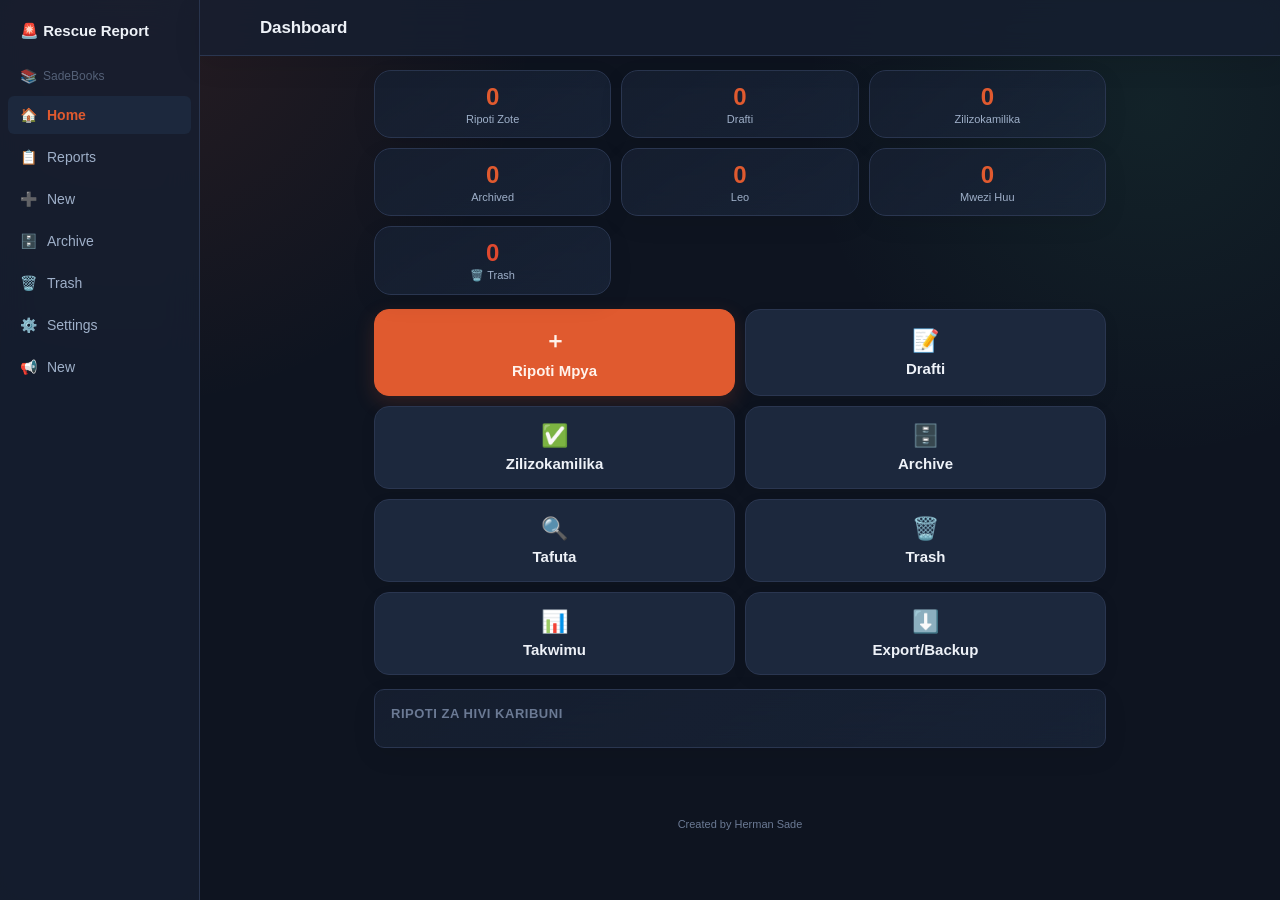
==== index.html @ 3d792020 "Remove chatbot script from index.html Removed external chatbot script from index.html" ====
<!DOCTYPE html>
<html lang="sw">
<head>
<meta charset="UTF-8">
<meta name="viewport" content="width=device-width, initial-scale=1, viewport-fit=cover">
<title>Offline Incident &amp; Rescue Report</title>
<meta name="description" content="Offline-first incident and rescue reporting application. Created by Herman Sade.">
<meta name="theme-color" content="#0e1420">
<link rel="icon" href="[data-uri]">
<link rel="apple-touch-icon" href="[data-uri]">
<meta name="apple-mobile-web-app-capable" content="yes">
<meta name="apple-mobile-web-app-status-bar-style" content="black-translucent">
<meta name="apple-mobile-web-app-title" content="Rescue Report">
<link rel="stylesheet" href="style.css?v=3">
</head>
<body>
<div id="app">
  <noscript>Programu hii inahitaji JavaScript kufanya kazi.</noscript>
  <div id="boot-msg" style="padding:24px;font-family:sans-serif;color:#9aa4b2;text-align:center;">Inapakia programu…</div>
</div>
<script src="core.js?v=5"></script>
<script src="script.js?v=6"></script>
<script src="sync.js?v=1"></script>
<script src="announcements.js?v=3"></script>
</body>
</html>
---- style.css ----
/* style.css — Offline Incident & Rescue Report
 * Mtindo wote wa programu (CSS). Created by Herman Sade */

:root {
  --bg: #0e1420;
  --bg-raised: #161f30;
  --bg-raised-2: #1c283d;
  --line: #2a3650;
  --text: #eef2f8;
  --text-dim: #9fb0c9;
  --text-faint: #6b7a94;
  --accent: #e05a2f;
  --accent-dim: #a9431f;
  --accent-text: #fff3ec;
  --ok: #3fb27f;
  --warn: #e0a930;
  --danger: #e0492f;
  --danger-bg: #3a1a16;
  --radius: 10px;
  --radius-sm: 6px;
  --nav-row-h: 64px;
  --books-h: 40px;
  --nav-h: calc(var(--nav-row-h) + var(--books-h));
  --topbar-h: 56px;
  --font: -apple-system, BlinkMacSystemFont, "Segoe UI", Roboto, "Noto Sans", Helvetica, Arial, sans-serif;
}

[data-theme="light"] {
  --bg: #f4f5f7;
  --bg-raised: #ffffff;
  --bg-raised-2: #eceff3;
  --line: #d7dce4;
  --text: #171b24;
  --text-dim: #4b5568;
  --text-faint: #808ea3;
  --accent: #cf4a24;
  --accent-dim: #a9431f;
  --accent-text: #ffffff;
  --danger-bg: #fbe3df;
}

* { box-sizing: border-box; }
html, body { height: 100%; }
body {
  margin: 0;
  font-family: var(--font);
  background: var(--bg);
  color: var(--text);
  -webkit-tap-highlight-color: transparent;
  overscroll-behavior-y: none;
}
h1, h2, h3, h4 { margin: 0 0 8px 0; font-weight: 700; letter-spacing: -0.01em; }
p { margin: 0 0 8px 0; }
button { font-family: inherit; }
input, select, textarea { font-family: inherit; }

/* ---------- App shell ---------- */
#app {
  display: flex;
  flex-direction: column;
  min-height: 100vh;
}

.topbar {
  position: sticky;
  top: 0;
  z-index: 20;
  height: var(--topbar-h);
  display: flex;
  align-items: center;
  gap: 10px;
  padding: 0 14px;
  background: var(--bg-raised);
  border-bottom: 1px solid var(--line);
}
.topbar .back-btn {
  background: none;
  border: none;
  color: var(--text);
  font-size: 20px;
  padding: 6px 8px;
  cursor: pointer;
  border-radius: var(--radius-sm);
  line-height: 1;
}
.topbar .back-btn:active { background: var(--bg-raised-2); }
.topbar h1 {
  font-size: 17px;
  margin: 0;
  flex: 1;
  overflow: hidden;
  text-overflow: ellipsis;
  white-space: nowrap;
}
.topbar .save-indicator {
  font-size: 11px;
  color: var(--text-faint);
  white-space: nowrap;
}
.topbar .save-indicator.saving { color: var(--warn); }
.topbar .save-indicator.saved { color: var(--ok); }
.topbar .save-indicator.error { color: var(--danger); }

main {
  flex: 1;
  padding: 14px 14px calc(var(--nav-h) + 24px) 14px;
  max-width: 760px;
  width: 100%;
  margin: 0 auto;
}

.offline-banner {
  background: var(--bg-raised-2);
  color: var(--text-dim);
  font-size: 12px;
  text-align: center;
  padding: 5px 8px;
  border-bottom: 1px solid var(--line);
}
.offline-banner.online { display: none; }

/* ---------- Bottom nav ---------- */
.bottom-nav {
  position: fixed;
  bottom: 0;
  left: 0;
  right: 0;
  height: var(--nav-h);
  display: flex;
  flex-direction: column;
  background: var(--bg-raised);
  border-top: 1px solid var(--line);
  z-index: 30;
}
.bottom-nav .nav-row { display: flex; flex: 1; min-height: 0; }
.bottom-nav button {
  flex: 1;
  background: none;
  border: none;
  color: var(--text-faint);
  display: flex;
  flex-direction: column;
  align-items: center;
  justify-content: center;
  gap: 3px;
  font-size: 11px;
  cursor: pointer;
  padding: 6px 0;
}
.bottom-nav button .ic { font-size: 20px; }
.bottom-nav button.active { color: var(--accent); }

/* ---------- Buttons ---------- */
.btn {
  display: inline-flex;
  align-items: center;
  justify-content: center;
  gap: 8px;
  border-radius: var(--radius);
  border: 1px solid var(--line);
  background: var(--bg-raised-2);
  color: var(--text);
  padding: 13px 18px;
  font-size: 15px;
  font-weight: 600;
  cursor: pointer;
  min-height: 48px;
}
.btn:active { transform: translateY(1px); }
.btn-primary { background: var(--accent); border-color: var(--accent); color: var(--accent-text); }
.btn-primary:active { background: var(--accent-dim); }
.btn-danger { background: var(--danger-bg); border-color: var(--danger); color: var(--danger); }
.btn-block { width: 100%; }
.btn-sm { padding: 8px 12px; min-height: 36px; font-size: 13px; }
.btn-ghost { background: transparent; }
.btn:disabled { opacity: 0.45; cursor: not-allowed; }
.btn-row { display: flex; gap: 10px; flex-wrap: wrap; }

/* ---------- Cards ---------- */
.card {
  background: var(--bg-raised);
  border: 1px solid var(--line);
  border-radius: var(--radius);
  padding: 16px;
  margin-bottom: 12px;
}
.card-title {
  font-size: 13px;
  text-transform: uppercase;
  letter-spacing: 0.04em;
  color: var(--text-faint);
  margin-bottom: 10px;
  font-weight: 700;
}

.stat-grid {
  display: grid;
  grid-template-columns: repeat(3, 1fr);
  gap: 10px;
  margin-bottom: 14px;
}
.stat-box {
  background: var(--bg-raised);
  border: 1px solid var(--line);
  border-radius: var(--radius);
  padding: 12px 10px;
  text-align: center;
}
.stat-box .num { font-size: 22px; font-weight: 800; color: var(--accent); }
.stat-box .label { font-size: 11px; color: var(--text-dim); margin-top: 2px; }

.dash-actions {
  display: grid;
  grid-template-columns: 1fr 1fr;
  gap: 10px;
  margin-bottom: 14px;
}
.dash-actions .btn { flex-direction: column; padding: 16px 10px; gap: 6px; }
.dash-actions .btn .ic { font-size: 22px; }

/* ---------- Forms ---------- */
.field { margin-bottom: 14px; }
.field label {
  display: block;
  font-size: 13px;
  font-weight: 600;
  color: var(--text-dim);
  margin-bottom: 6px;
}
.field .req { color: var(--accent); }
.field .opt-tag {
  font-weight: 400;
  color: var(--text-faint);
  font-size: 11px;
  margin-left: 6px;
}
.field input[type=text],
.field input[type=number],
.field input[type=tel],
.field input[type=date],
.field input[type=time],
.field input[type=datetime-local],
.field select,
.field textarea {
  width: 100%;
  background: var(--bg-raised-2);
  border: 1px solid var(--line);
  color: var(--text);
  border-radius: var(--radius-sm);
  padding: 12px 12px;
  font-size: 15px;
  min-height: 46px;
}
.field textarea { min-height: 90px; resize: vertical; }
.field input:focus, .field select:focus, .field textarea:focus {
  outline: 2px solid var(--accent);
  outline-offset: -1px;
}
.field-row { display: flex; gap: 10px; }
.field-row .field { flex: 1; }

.chip-group { display: flex; flex-wrap: wrap; gap: 8px; }
.chip {
  border: 1px solid var(--line);
  background: var(--bg-raised-2);
  color: var(--text-dim);
  border-radius: 999px;
  padding: 9px 14px;
  font-size: 13px;
  cursor: pointer;
  user-select: none;
}
.chip.selected { background: var(--accent); border-color: var(--accent); color: var(--accent-text); font-weight: 600; }

.checklist { display: flex; flex-direction: column; gap: 2px; }
.checklist label {
  display: flex;
  align-items: center;
  gap: 10px;
  padding: 10px 4px;
  font-size: 14px;
  color: var(--text);
  font-weight: 400;
  border-bottom: 1px solid var(--line);
}
.checklist input { width: 18px; height: 18px; }

/* Repeatable entry blocks (casualties, witnesses, vehicles, crew) */
.entry-block {
  border: 1px solid var(--line);
  border-radius: var(--radius);
  padding: 12px;
  margin-bottom: 10px;
  background: var(--bg-raised-2);
}
.entry-block-head {
  display: flex;
  justify-content: space-between;
  align-items: center;
  margin-bottom: 8px;
}
.entry-block-head .name { font-weight: 700; font-size: 14px; }
.entry-block .remove-btn {
  background: none;
  border: none;
  color: var(--danger);
  font-size: 13px;
  cursor: pointer;
  padding: 4px 6px;
}
.empty-hint {
  color: var(--text-faint);
  font-size: 13px;
  text-align: center;
  padding: 14px 0;
}

/* ---------- Progress / steps ---------- */
.step-progress {
  font-size: 12px;
  color: var(--text-faint);
  margin-bottom: 10px;
  display: flex;
  justify-content: space-between;
  align-items: center;
}
.step-bar {
  height: 4px;
  background: var(--bg-raised-2);
  border-radius: 2px;
  overflow: hidden;
  margin-bottom: 14px;
}
.step-bar-fill { height: 100%; background: var(--accent); transition: width .2s ease; }
.step-nav {
  position: sticky;
  bottom: calc(var(--nav-h));
  background: var(--bg);
  padding: 10px 0 6px 0;
  display: flex;
  gap: 10px;
  border-top: 1px solid var(--line);
  margin-top: 10px;
}

/* ---------- Lists ---------- */
.report-list-item {
  display: block;
  width: 100%;
  text-align: left;
  background: var(--bg-raised);
  border: 1px solid var(--line);
  border-radius: var(--radius);
  padding: 13px 14px;
  margin-bottom: 9px;
  cursor: pointer;
  color: var(--text);
}
.report-list-item .top-row {
  display: flex;
  justify-content: space-between;
  gap: 8px;
  margin-bottom: 4px;
}
.report-list-item .id { font-weight: 700; font-size: 14px; }
.report-list-item .meta { font-size: 12px; color: var(--text-dim); }
.report-list-item .summary { font-size: 13px; color: var(--text-dim); }

.badge {
  display: inline-block;
  font-size: 10px;
  font-weight: 700;
  text-transform: uppercase;
  letter-spacing: 0.03em;
  padding: 3px 8px;
  border-radius: 999px;
  white-space: nowrap;
}
.badge-draft { background: #3a3320; color: var(--warn); }
.badge-in_progress { background: #1e2f45; color: #6fa8dc; }
.badge-completed { background: #163a2c; color: var(--ok); }
.badge-archived { background: #2a2a2a; color: var(--text-faint); }
.badge-deleted { background: var(--danger-bg); color: var(--danger); }

.search-bar {
  display: flex;
  gap: 8px;
  margin-bottom: 12px;
}
.search-bar input {
  flex: 1;
  background: var(--bg-raised-2);
  border: 1px solid var(--line);
  color: var(--text);
  border-radius: var(--radius-sm);
  padding: 11px 12px;
  font-size: 15px;
}
.filter-row { display: flex; gap: 8px; overflow-x: auto; margin-bottom: 12px; padding-bottom: 2px; }
.filter-row .chip { white-space: nowrap; }

/* ---------- Photos ---------- */
.photo-grid {
  display: grid;
  grid-template-columns: repeat(3, 1fr);
  gap: 8px;
}
.photo-thumb { position: relative; border-radius: var(--radius-sm); overflow: hidden; background: var(--bg-raised-2); aspect-ratio: 1; }
.photo-thumb img { width: 100%; height: 100%; object-fit: cover; display: block; }
.photo-thumb .del { position: absolute; top: 4px; right: 4px; background: rgba(0,0,0,.6); color: #fff; border: none; border-radius: 50%; width: 24px; height: 24px; cursor: pointer; }
.photo-thumb .cap-input {
  position: absolute; bottom: 0; left: 0; right: 0;
  background: rgba(0,0,0,.6); color: #fff; border: none;
  font-size: 10px; padding: 3px 5px;
}

/* ---------- Toast ---------- */
#toast-host {
  position: fixed;
  bottom: calc(var(--nav-h) + 12px);
  left: 0; right: 0;
  display: flex;
  flex-direction: column;
  align-items: center;
  gap: 8px;
  z-index: 100;
  pointer-events: none;
}
.toast {
  background: var(--bg-raised-2);
  border: 1px solid var(--line);
  color: var(--text);
  padding: 10px 16px;
  border-radius: 999px;
  font-size: 13px;
  box-shadow: 0 4px 14px rgba(0,0,0,.3);
}
.toast.err { border-color: var(--danger); color: var(--danger); }
.toast.ok { border-color: var(--ok); color: var(--ok); }

/* ---------- Modal ---------- */
.modal-backdrop {
  position: fixed; inset: 0; background: rgba(0,0,0,.55);
  display: flex; align-items: flex-end; justify-content: center;
  z-index: 200;
}
.modal {
  background: var(--bg-raised);
  border: 1px solid var(--line);
  border-radius: 16px 16px 0 0;
  padding: 18px;
  width: 100%;
  max-width: 480px;
  max-height: 85vh;
  overflow-y: auto;
}
@media (min-width: 600px) {
  .modal-backdrop { align-items: center; }
  .modal { border-radius: 16px; }
}
.modal h3 { margin-bottom: 10px; }
.modal .btn-row { margin-top: 16px; }

/* ---------- Report preview / print ---------- */
.preview-doc { background: #fff; color: #111; border-radius: var(--radius); padding: 20px; font-size: 13px; line-height: 1.5; }
.preview-doc h2 { font-size: 16px; text-align: center; margin-bottom: 2px; }
.preview-doc .sub-center { text-align: center; font-size: 12px; color: #555; margin-bottom: 14px; }
.preview-doc h3 { font-size: 13px; text-transform: uppercase; border-bottom: 1px solid #ccc; padding-bottom: 4px; margin: 16px 0 8px 0; }
.preview-doc table { width: 100%; border-collapse: collapse; margin-bottom: 6px; }
.preview-doc td { padding: 3px 4px; vertical-align: top; font-size: 12.5px; }
.preview-doc td.k { color: #555; width: 42%; }
.preview-doc .person-block { border: 1px solid #ddd; border-radius: 6px; padding: 8px; margin-bottom: 6px; }
/* FIX: buildNarrativeHtml() huweka maandishi ya ripoti ndani ya
   <div class="narrative-body">...</div> — bila hii, mistari mipya (\n)
   na mistari mitupu huwa haikuonekana kwenye preview/WhatsApp/PDF view. */
.preview-doc .narrative-body {
  white-space: pre-wrap;
  word-break: break-word;
  font-family: var(--font);
  color: #111;
}

@media print {
  body * { visibility: hidden; }
  #print-area, #print-area * { visibility: visible; }
  #print-area { position: absolute; left: 0; top: 0; width: 100%; }
  .preview-doc { border-radius: 0; }
}

/* ---------- Empty / misc ---------- */
.empty-state { text-align: center; padding: 40px 20px; color: var(--text-faint); }
.empty-state .ic { font-size: 40px; margin-bottom: 10px; }
.muted { color: var(--text-faint); font-size: 12px; }
.section-gap { height: 8px; }
.footer-note { text-align: center; color: var(--text-faint); font-size: 11px; padding: 18px 0 4px 0; }
.link-btn { background: none; border: none; color: var(--accent); font-weight: 600; cursor: pointer; padding: 6px 0; font-size: 14px; }

.switch-row { display: flex; align-items: center; justify-content: space-between; padding: 12px 0; border-bottom: 1px solid var(--line); }
.switch-row:last-child { border-bottom: none; }
.switch-row .lbl { font-size: 14px; }
.switch-row .sub { font-size: 12px; color: var(--text-faint); margin-top: 2px; }
.switch {
  position: relative; width: 46px; height: 26px; flex-shrink: 0;
}
.switch input { opacity: 0; width: 100%; height: 100%; position: absolute; margin: 0; cursor: pointer; z-index: 1; }
.switch .track { position: absolute; inset: 0; background: var(--bg-raised-2); border: 1px solid var(--line); border-radius: 999px; transition: background .15s; }
.switch .knob { position: absolute; top: 2px; left: 2px; width: 20px; height: 20px; border-radius: 50%; background: var(--text-faint); transition: transform .15s, background .15s; }
.switch input:checked ~ .track { background: var(--accent-dim); border-color: var(--accent); }
.switch input:checked ~ .knob { transform: translateX(20px); background: var(--accent-text); }

.pin-dots { display: flex; justify-content: center; gap: 14px; margin: 20px 0; }
.pin-dots .dot { width: 14px; height: 14px; border-radius: 50%; border: 1px solid var(--line); }
.pin-dots .dot.filled { background: var(--accent); border-color: var(--accent); }
.pin-pad { display: grid; grid-template-columns: repeat(3, 1fr); gap: 10px; max-width: 260px; margin: 0 auto; }
.pin-pad button { padding: 16px; font-size: 20px; border-radius: var(--radius); border: 1px solid var(--line); background: var(--bg-raised-2); color: var(--text); }

/* Link ya SadeBooks — ionekane kama sehemu ya kawaida ya app, isikere jicho.
   Maandishi "SadeBooks" tu ndiyo yaonekane; ile subtitle ("Soma vitabu...")
   inafichwa hapa (display:none) badala ya kuibadilisha ndani ya script.js. */
.books-link {
  display: flex;
  align-items: center;
  gap: 6px;
  text-decoration: none;
  color: var(--text-faint);
  opacity: .72;
  font-size: 12px;
  font-weight: 500;
  padding: 8px 12px;
  transition: opacity .15s ease, color .15s ease;
}
.books-link .ic { font-size: 14px; opacity: .85; }
.books-link small { display: none; }
.books-link:active,
.books-link:hover {
  opacity: 1;
  color: var(--accent);
}
.bottom-nav .books-link {
  justify-content: center;
  padding: 4px 0;
  font-size: 11px;
  border-bottom: 1px solid var(--line);
}

/* Sidebar inaonekana kwenye kompyuta tu; simu inatumia bar ya chini */
.sidebar { display: none; }

@media (min-width: 760px) {
  :root { --nav-h: var(--nav-row-h); }
  main { padding-bottom: 40px; }
  .bottom-nav { display: none; }
  #app { flex-direction: row; }
  .sidebar {
    width: 200px;
    background: var(--bg-raised);
    border-right: 1px solid var(--line);
    display: flex;
    flex-direction: column;
    padding: 14px 8px;
    gap: 4px;
    position: sticky;
    top: 0;
    height: 100vh;
  }
  .sidebar button {
    display: flex; align-items: center; gap: 10px;
    background: none; border: none; color: var(--text-dim);
    padding: 11px 12px; border-radius: var(--radius-sm); font-size: 14px; cursor: pointer; text-align: left;
  }
  .sidebar button.active { background: var(--bg-raised-2); color: var(--accent); font-weight: 600; }
  .content-col { flex: 1; min-width: 0; }
}

/* ---------- Liquid UI enhancement ---------- */
body {
  background:
    radial-gradient(circle at 10% 0%, rgba(224,90,47,.12), transparent 28%),
    radial-gradient(circle at 90% 12%, rgba(63,178,127,.09), transparent 25%),
    var(--bg);
}
.topbar, .bottom-nav, .sidebar {
  background: color-mix(in srgb, var(--bg-raised) 82%, transparent);
  backdrop-filter: blur(18px) saturate(125%);
  -webkit-backdrop-filter: blur(18px) saturate(125%);
}
.topbar {
  box-shadow: 0 8px 28px rgba(0,0,0,.10);
}
.card, .report-list-item, .stat-box, .modal, .entry-block {
  background: linear-gradient(145deg, color-mix(in srgb, var(--bg-raised) 92%, transparent), color-mix(in srgb, var(--bg-raised-2) 68%, transparent));
  backdrop-filter: blur(14px) saturate(120%);
  -webkit-backdrop-filter: blur(14px) saturate(120%);
  box-shadow: 0 8px 24px rgba(0,0,0,.08);
}
.report-list-item {
  border-radius: 18px;
  padding: 15px 16px;
  transition: transform .16s ease, box-shadow .16s ease, border-color .16s ease;
}
.report-list-item:active { transform: scale(.985); }
.btn {
  border-radius: 15px;
  box-shadow: 0 5px 16px rgba(0,0,0,.07);
  transition: transform .16s ease, box-shadow .16s ease;
}
.btn-primary, .btn-danger {
  box-shadow: 0 7px 20px rgba(224,90,47,.18);
}
.stat-box { border-radius: 17px; }
.stat-box .num { font-size: 24px; }
.badge { padding: 5px 10px; }
.bottom-nav {
  border-top: 1px solid color-mix(in srgb, var(--line) 70%, transparent);
  box-shadow: 0 -8px 28px rgba(0,0,0,.10);
}
.bottom-nav button.active { font-weight: 800; }
.offline-banner { backdrop-filter: blur(10px); }
.modal-backdrop { background: rgba(7,10,16,.58); backdrop-filter: blur(7px); -webkit-backdrop-filter: blur(7px); }
.modal { border-radius: 22px; }
.security-card { border-color: color-mix(in srgb, var(--accent) 38%, var(--line)); }
.security-note { font-size: 12px; line-height: 1.5; color: var(--text-dim); margin-bottom: 8px; }
.form-error { color: var(--danger); font-size: 12px; min-height: 18px; margin: -4px 0 4px; }
.liquid-modal { border-color: color-mix(in srgb, var(--accent) 35%, var(--line)); }
.danger-modal { border-color: color-mix(in srgb, var(--danger) 60%, var(--line)); }
@media (prefers-reduced-motion: reduce) {
  .report-list-item, .btn { transition: none; }
}


/* ---------- Modern mobile / touch UX ---------- */
:root {
  --shadow-soft: 0 10px 30px rgba(0,0,0,.12);
  --shadow-strong: 0 18px 50px rgba(0,0,0,.20);
}
body { min-width: 320px; }
::selection { background: var(--accent); color: var(--accent-text); }
button, .report-list-item, .chip { -webkit-user-select: none; user-select: none; }
.report-list-item {
  position: relative;
  overflow: hidden;
  touch-action: pan-y;
}
.report-list-item::after {
  content: "";
  position: absolute;
  left: 0; top: 0; bottom: 0;
  width: 3px;
  background: var(--accent);
  opacity: .65;
}
.report-list-item:focus-visible {
  outline: 2px solid var(--accent);
  outline-offset: 2px;
}
.report-list-item.holding {
  transform: scale(.985);
  border-color: var(--danger);
}
.hold-hint {
  margin-top: 10px;
  padding-top: 8px;
  border-top: 1px dashed var(--line);
  color: var(--text-faint);
  font-size: 10px;
  opacity: .82;
}
.trash-stat { cursor: pointer; }
.trash-stat .num { color: var(--danger); }

.modal-icon {
  width: 48px; height: 48px;
  display: grid; place-items: center;
  border-radius: 16px;
  background: var(--danger-bg);
  font-size: 25px;
  margin-bottom: 10px;
}
.delete-flow {
  display: grid;
  gap: 7px;
  margin: 12px 0 16px;
  padding: 12px 14px;
  border-radius: 14px;
  background: var(--bg-raised-2);
  color: var(--text-dim);
  font-size: 12px;
}
.delete-flow div { display: flex; gap: 8px; align-items: center; }
.delete-flow div::before { content: "✓"; color: var(--ok); font-weight: 800; }

.dash-actions .btn {
  min-height: 72px;
}
.card-title {
  display: flex;
  align-items: center;
  gap: 7px;
}
.empty-state {
  border: 1px dashed var(--line);
  border-radius: 18px;
  background: var(--bg-raised);
}
.toast {
  box-shadow: var(--shadow-strong);
  max-width: calc(100vw - 28px);
  text-align: center;
}
input, select, textarea {
  transition: border-color .15s ease, box-shadow .15s ease, background .15s ease;
}
.field input:focus, .field select:focus, .field textarea:focus {
  box-shadow: 0 0 0 4px color-mix(in srgb, var(--accent) 16%, transparent);
}
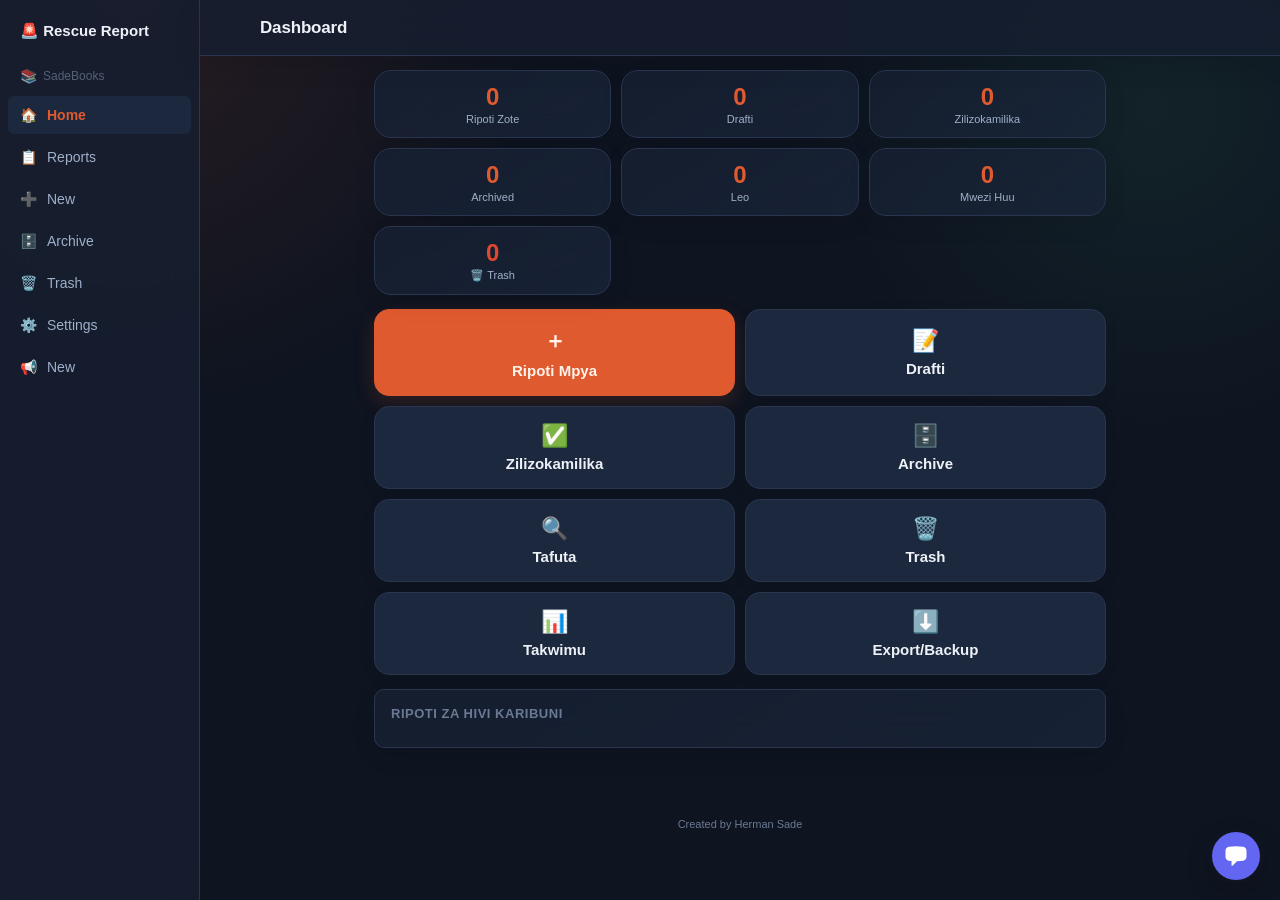
==== commit 729aeedb: "Add chat widget script to index.html Added chat widget script to the HTML file." ====
--- a/index.html
+++ b/index.html
@@ -22,5 +22,9 @@
 <script src="script.js?v=6"></script>
 <script src="sync.js?v=1"></script>
 <script src="announcements.js?v=3"></script>
+<script 
+  src="https://hermansade3-cmd.github.io/Fire-Report-/chatwith-widget.js"
+  data-position="bottom_right">
+  </script>
 </body>
 </html>
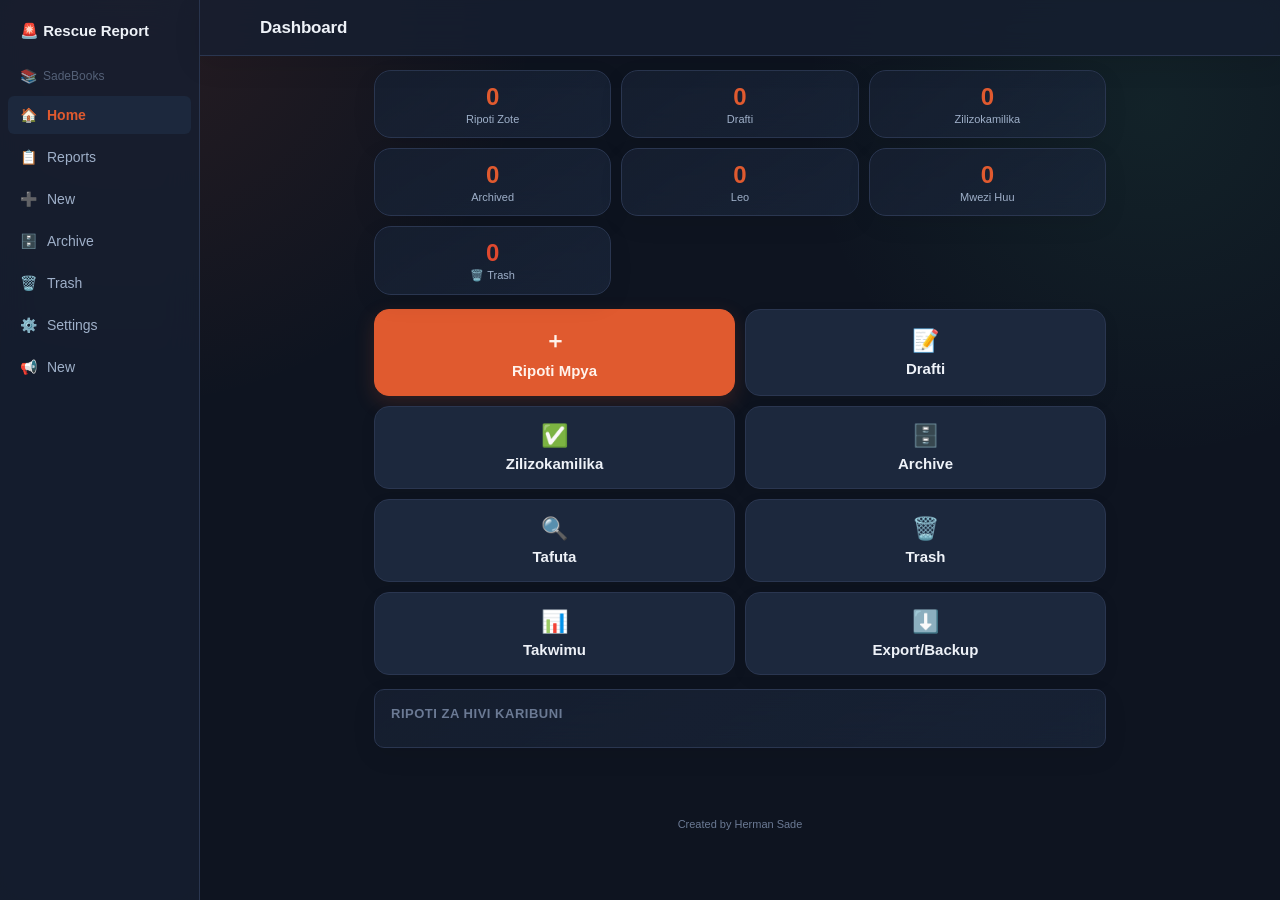
==== commit b730058f: "Remove chat widget script Removed chat widget script from index.html" ====
--- a/index.html
+++ b/index.html
@@ -23,8 +23,6 @@
 <script src="sync.js?v=1"></script>
 <script src="announcements.js?v=3"></script>
 <script 
-  src="https://hermansade3-cmd.github.io/Fire-Report-/chatwith-widget.js"
-  data-position="bottom_right">
   </script>
 </body>
 </html>
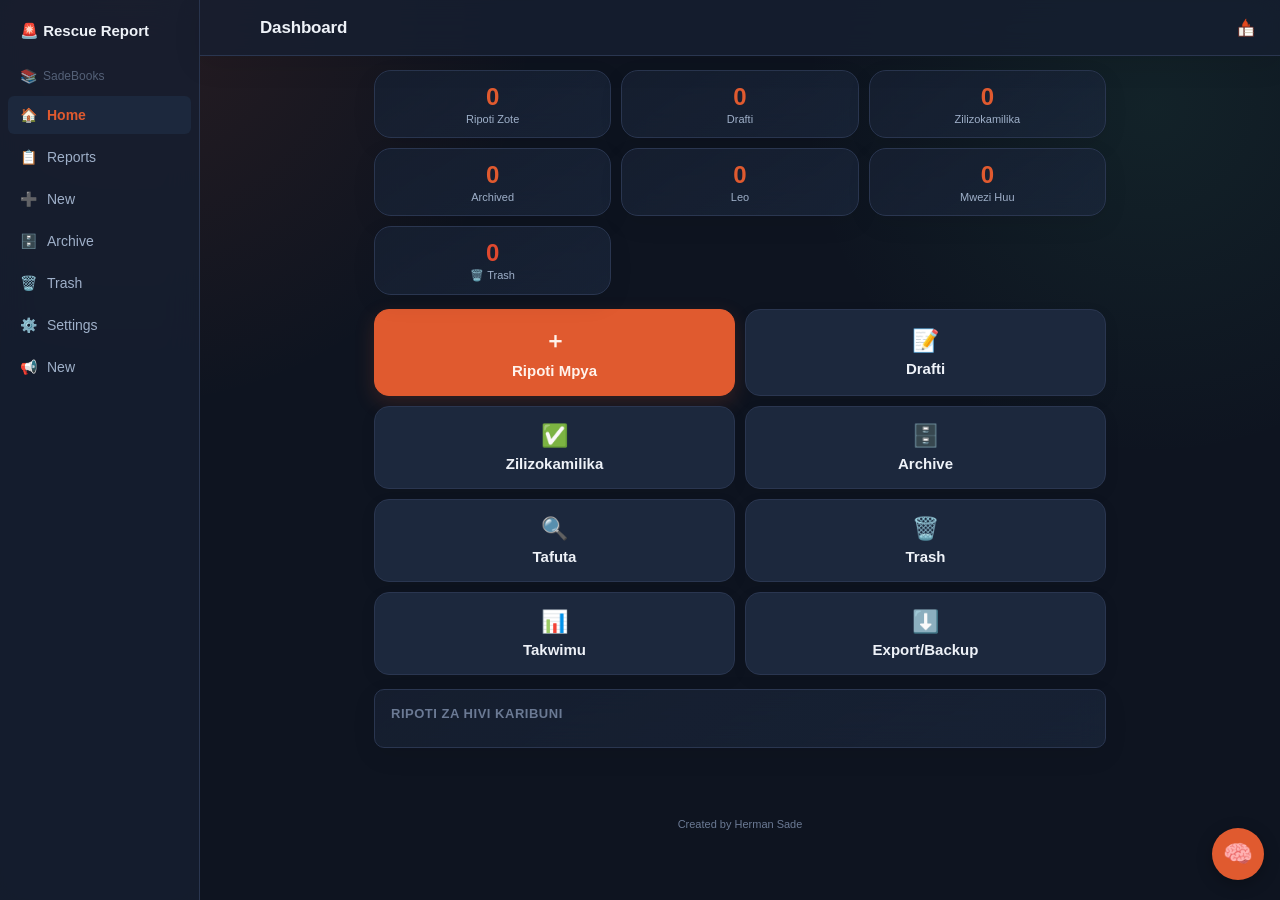
==== commit 946bd8d6: "Update index.html" ====
--- a/index.html
+++ b/index.html
@@ -11,6 +11,7 @@
 <meta name="apple-mobile-web-app-capable" content="yes">
 <meta name="apple-mobile-web-app-status-bar-style" content="black-translucent">
 <meta name="apple-mobile-web-app-title" content="Rescue Report">
+<link rel="manifest" href="manifest.json">
 <link rel="stylesheet" href="style.css?v=3">
 </head>
 <body>
@@ -22,7 +23,15 @@
 <script src="script.js?v=6"></script>
 <script src="sync.js?v=1"></script>
 <script src="announcements.js?v=3"></script>
-<script 
-  </script>
+<script src="incident-ai.js?v=1"></script>
+<script>
+  if ("serviceWorker" in navigator) {
+    window.addEventListener("load", () => {
+      navigator.serviceWorker.register("sw.js").catch((err) => {
+        console.warn("Service worker haikusajiliwa:", err);
+      });
+    });
+  }
+</script>
 </body>
 </html>
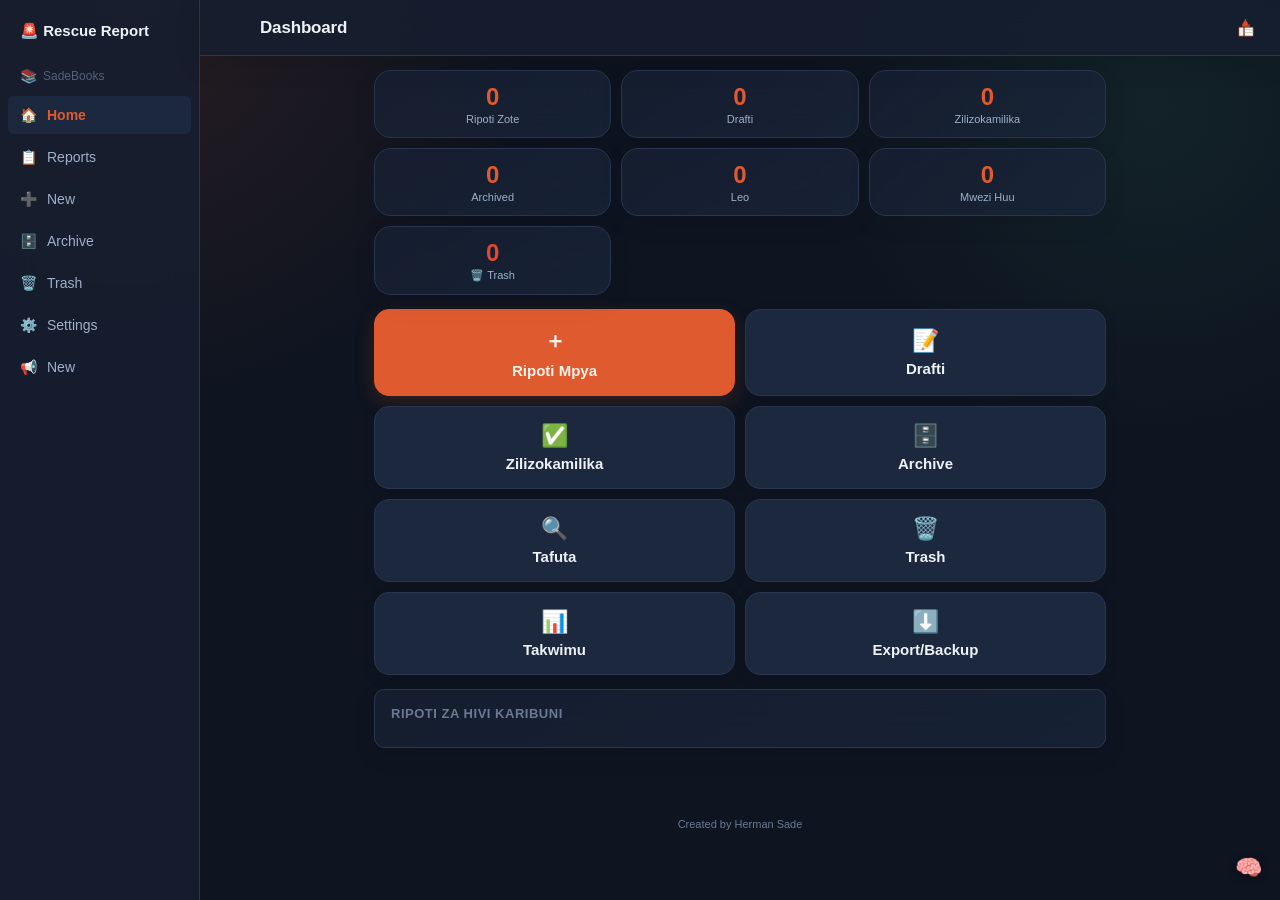
==== commit 3863d92d: "Add fire-safety-knowledge.js script to index.html" ====
--- a/index.html
+++ b/index.html
@@ -23,6 +23,7 @@
 <script src="script.js?v=6"></script>
 <script src="sync.js?v=1"></script>
 <script src="announcements.js?v=3"></script>
+<script src="fire-safety-knowledge.js?v=1"></script>
 <script src="incident-ai.js?v=1"></script>
 <script>
   if ("serviceWorker" in navigator) {
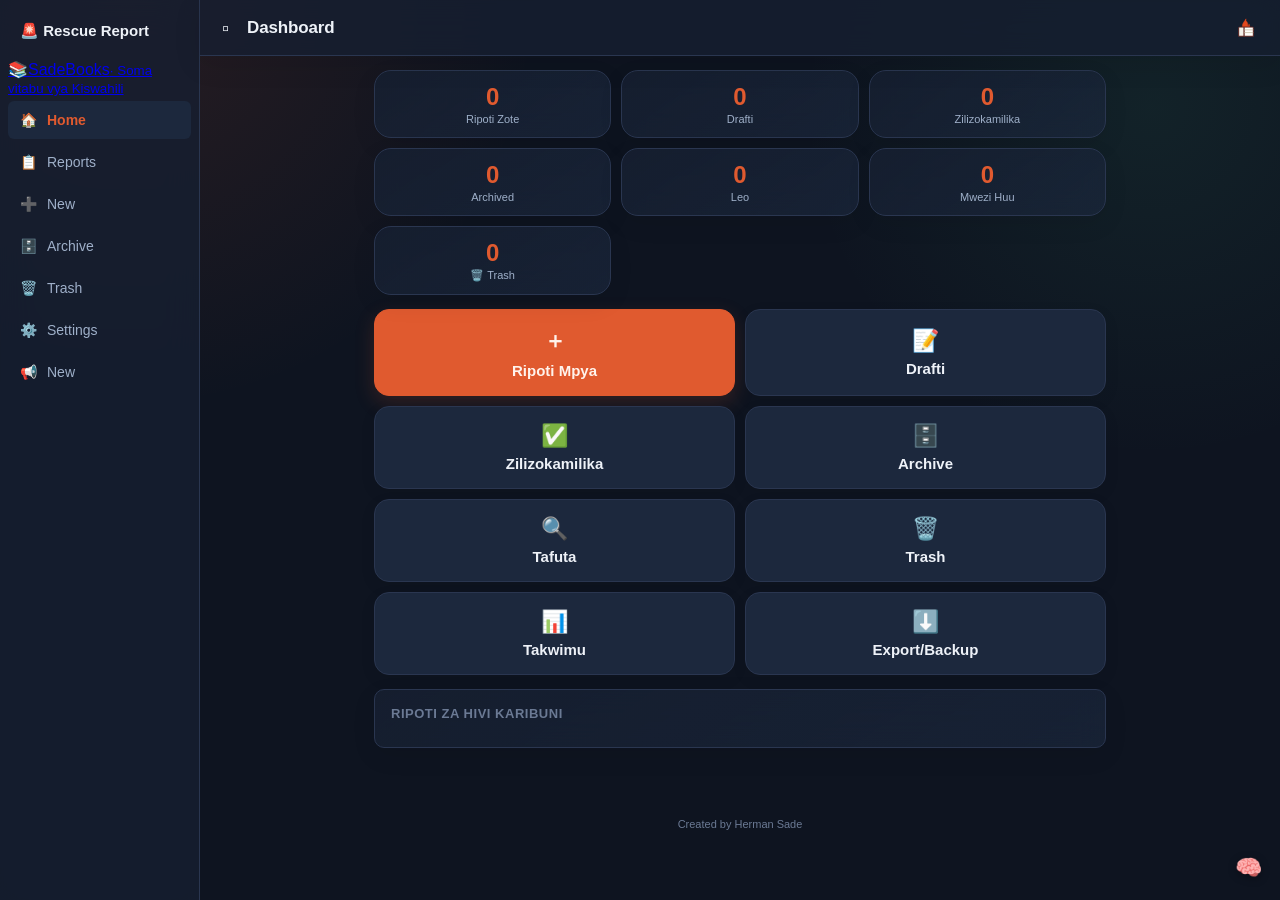
==== commit 70fdb7b1: "Update stylesheet version in index.html" ====
--- a/index.html
+++ b/index.html
@@ -12,7 +12,7 @@
 <meta name="apple-mobile-web-app-status-bar-style" content="black-translucent">
 <meta name="apple-mobile-web-app-title" content="Rescue Report">
 <link rel="manifest" href="manifest.json">
-<link rel="stylesheet" href="style.css?v=3">
+<link rel="stylesheet" href="style.css?v=4">
 </head>
 <body>
 <div id="app">
--- a/style.css
+++ b/style.css
@@ -19,8 +19,7 @@
   --radius: 10px;
   --radius-sm: 6px;
   --nav-row-h: 64px;
-  --books-h: 40px;
-  --nav-h: calc(var(--nav-row-h) + var(--books-h));
+  --nav-h: var(--nav-row-h);
   --topbar-h: 56px;
   --font: -apple-system, BlinkMacSystemFont, "Segoe UI", Roboto, "Noto Sans", Helvetica, Arial, sans-serif;
 }
@@ -513,35 +512,6 @@
 .pin-dots .dot.filled { background: var(--accent); border-color: var(--accent); }
 .pin-pad { display: grid; grid-template-columns: repeat(3, 1fr); gap: 10px; max-width: 260px; margin: 0 auto; }
 .pin-pad button { padding: 16px; font-size: 20px; border-radius: var(--radius); border: 1px solid var(--line); background: var(--bg-raised-2); color: var(--text); }
-
-/* Link ya SadeBooks — ionekane kama sehemu ya kawaida ya app, isikere jicho.
-   Maandishi "SadeBooks" tu ndiyo yaonekane; ile subtitle ("Soma vitabu...")
-   inafichwa hapa (display:none) badala ya kuibadilisha ndani ya script.js. */
-.books-link {
-  display: flex;
-  align-items: center;
-  gap: 6px;
-  text-decoration: none;
-  color: var(--text-faint);
-  opacity: .72;
-  font-size: 12px;
-  font-weight: 500;
-  padding: 8px 12px;
-  transition: opacity .15s ease, color .15s ease;
-}
-.books-link .ic { font-size: 14px; opacity: .85; }
-.books-link small { display: none; }
-.books-link:active,
-.books-link:hover {
-  opacity: 1;
-  color: var(--accent);
-}
-.bottom-nav .books-link {
-  justify-content: center;
-  padding: 4px 0;
-  font-size: 11px;
-  border-bottom: 1px solid var(--line);
-}
 
 /* Sidebar inaonekana kwenye kompyuta tu; simu inatumia bar ya chini */
 .sidebar { display: none; }
@@ -666,50 +636,8 @@
   opacity: .82;
 }
 .trash-stat { cursor: pointer; }
-.trash-stat .num { color: var(--danger); }
-
-.modal-icon {
-  width: 48px; height: 48px;
-  display: grid; place-items: center;
-  border-radius: 16px;
-  background: var(--danger-bg);
-  font-size: 25px;
-  margin-bottom: 10px;
-}
-.delete-flow {
-  display: grid;
-  gap: 7px;
-  margin: 12px 0 16px;
-  padding: 12px 14px;
-  border-radius: 14px;
-  background: var(--bg-raised-2);
-  color: var(--text-dim);
-  font-size: 12px;
-}
-.delete-flow div { display: flex; gap: 8px; align-items: center; }
-.delete-flow div::before { content: "✓"; color: var(--ok); font-weight: 800; }
-
-.dash-actions .btn {
-  min-height: 72px;
-}
-.card-title {
-  display: flex;
-  align-items: center;
-  gap: 7px;
-}
-.empty-state {
-  border: 1px dashed var(--line);
-  border-radius: 18px;
-  background: var(--bg-raised);
-}
-.toast {
-  box-shadow: var(--shadow-strong);
-  max-width: calc(100vw - 28px);
-  text-align: center;
-}
-input, select, textarea {
-  transition: border-color .15s ease, box-shadow .15s ease, background .15s ease;
-}
-.field input:focus, .field select:focus, .field textarea:focus {
-  box-shadow: 0 0 0 4px color-mix(in srgb, var(--accent) 16%, transparent);
-}
+
+/* >>> MWISHO WA SEHEMU NILIYOPOKEA. Faili ulilobandika lilikatika kwenye
+   ".trash-stat .num". Bandika hapa chini mistari yote iliyobaki ya faili
+   lako la asili (kuanzia ".trash-stat .num" hadi mwisho), kisha futa
+   maoni haya. <<< */
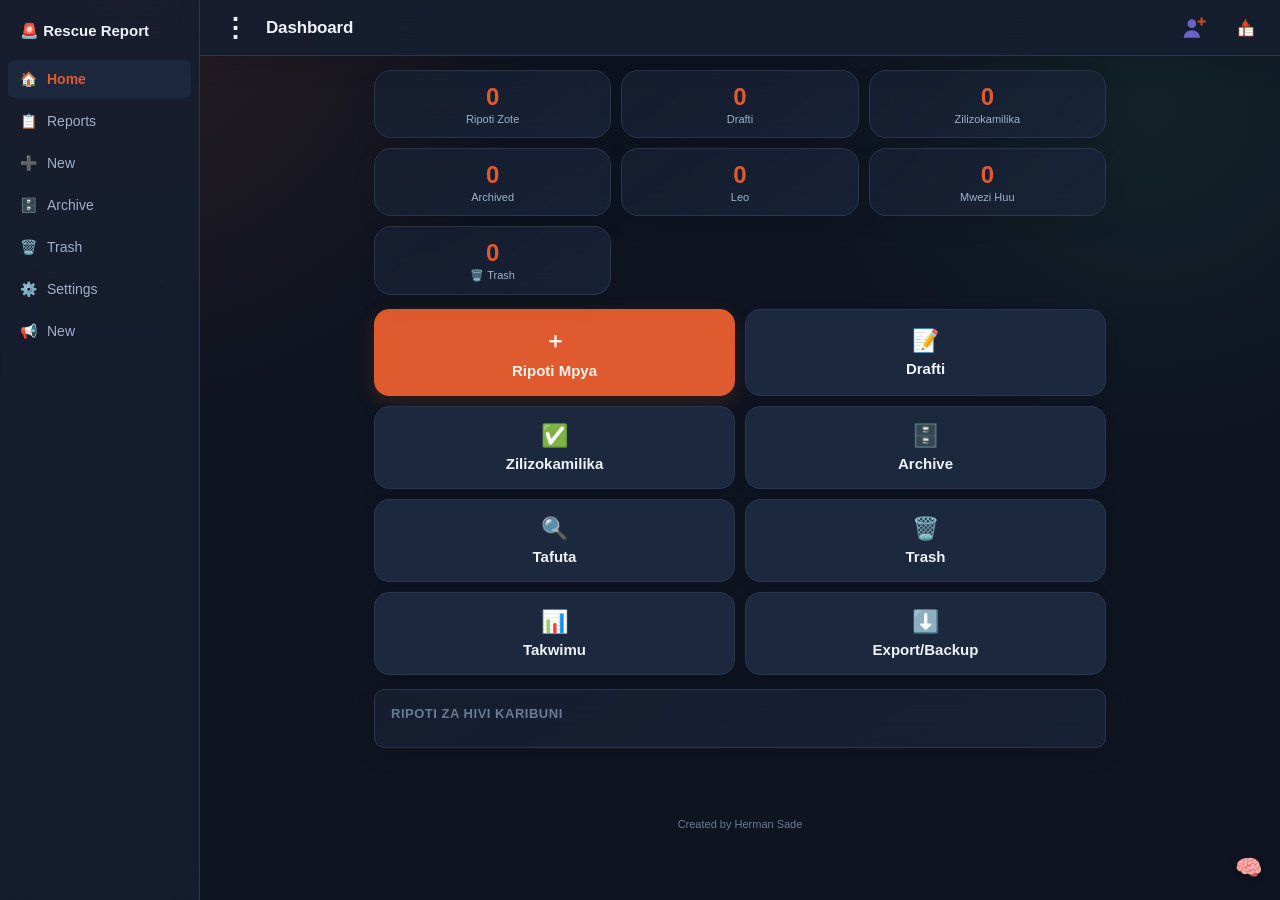
==== commit 180c7705: "Add inline settings and authentication script" ====
--- a/index.html
+++ b/index.html
@@ -13,6 +13,290 @@
 <meta name="apple-mobile-web-app-title" content="Rescue Report">
 <link rel="manifest" href="manifest.json">
 <link rel="stylesheet" href="style.css?v=4">
+
+<!-- ============================================================
+     SETTINGS + THEME + AUTH (INLINE) — lazima iwe KABLA ya script.js
+     Hii inahakikisha theme inatumika mara moja bila flash,
+     na login inahifadhi taarifa zote za app.
+     ============================================================ -->
+<script>
+(function () {
+  "use strict";
+
+  /* ============================================================
+   * SEHEMU A: SETTINGS + THEME STORE
+   * ============================================================ */
+  const SETTINGS_KEY = "rescue_settings";
+  const THEME_KEY = "rescue_theme";
+  const USERS_KEY = "rescue_users";
+  const SESSION_KEY = "rescue_session";
+  const DEFAULT_THEME = "dark";
+
+  const DEFAULTS = {
+    defaultStation: "",
+    defaultRegion: "",
+    defaultDistrict: "",
+    defaultVehicle: "",
+    reportNumberFormat: "RPT-{YYYY}{MM}{DD}-{SEQ}",
+    theme: DEFAULT_THEME,
+    autoSaveInterval: 600,
+    backupReminder: false,
+    lastBackupReminderShown: 0,
+    appLockEnabled: false,
+    appPin: "",
+    hideSensitiveInList: false,
+    deletePasswordHash: "",
+    loggedInEmail: "",
+    loggedInName: "",
+  };
+
+  let cache = null;
+  const listeners = [];
+
+  function safeGet(key) {
+    try { return localStorage.getItem(key); } catch (e) { return null; }
+  }
+  function safeSet(key, val) {
+    try { localStorage.setItem(key, val); return true; } catch (e) { return false; }
+  }
+  function safeRemove(key) {
+    try { localStorage.removeItem(key); } catch (e) {}
+  }
+
+  function load() {
+    if (cache) return cache;
+    let parsed = {};
+    try {
+      const raw = safeGet(SETTINGS_KEY);
+      parsed = raw ? JSON.parse(raw) : {};
+    } catch (e) { parsed = {}; }
+    cache = Object.assign({}, DEFAULTS, parsed);
+    const theme = safeGet(THEME_KEY);
+    if (theme === "light" || theme === "dark") {
+      cache.theme = theme;
+    } else {
+      safeSet(THEME_KEY, cache.theme);
+    }
+    return cache;
+  }
+
+  function persist() {
+    safeSet(SETTINGS_KEY, JSON.stringify(cache));
+    notify();
+  }
+
+  function notify() {
+    const snapshot = all();
+    listeners.forEach(function (cb) {
+      try { cb(snapshot); } catch (e) { console.error(e); }
+    });
+  }
+
+  /* ---------- Theme ---------- */
+  function getTheme() {
+    load();
+    return cache.theme === "light" ? "light" : "dark";
+  }
+  function applyTheme(theme) {
+    const t = (theme === "light" || theme === "dark") ? theme : getTheme();
+    document.documentElement.setAttribute("data-theme", t);
+    let meta = document.querySelector('meta[name="theme-color"]');
+    if (!meta) {
+      meta = document.createElement("meta");
+      meta.name = "theme-color";
+      document.head.appendChild(meta);
+    }
+    meta.content = t === "light" ? "#ffffff" : "#0e1420";
+    if (document.body) {
+      document.body.classList.toggle("theme-light", t === "light");
+      document.body.classList.toggle("theme-dark", t === "dark");
+    }
+    return t;
+  }
+  function setTheme(theme) {
+    const t = theme === "light" ? "light" : "dark";
+    load();
+    cache.theme = t;
+    safeSet(THEME_KEY, t);
+    persist();
+    applyTheme(t);
+    return t;
+  }
+  function toggleTheme() {
+    return setTheme(getTheme() === "light" ? "dark" : "light");
+  }
+
+  /* ---------- Settings API ---------- */
+  function get(key) { load(); return cache[key]; }
+  function all() { load(); return Object.assign({}, cache); }
+  function set(key, value) {
+    load();
+    cache[key] = value;
+    if (key === "theme") return Promise.resolve(setTheme(value));
+    persist();
+    return Promise.resolve(value);
+  }
+  function onChange(cb) { if (typeof cb === "function") listeners.push(cb); }
+
+  /* ============================================================
+   * SEHEMU B: AUTH (Login / Register / Session)
+   * ============================================================ */
+  function safeParse(raw, fallback) {
+    try { return raw ? JSON.parse(raw) : fallback; } catch (e) { return fallback; }
+  }
+
+  function getUsers() {
+    return safeParse(safeGet(USERS_KEY), []);
+  }
+  function saveUsers(users) {
+    safeSet(USERS_KEY, JSON.stringify(users));
+  }
+
+  async function hashPassword(pwd) {
+    const data = new TextEncoder().encode(String(pwd));
+    const digest = await crypto.subtle.digest("SHA-256", data);
+    return Array.from(new Uint8Array(digest))
+      .map(function (b) { return b.toString(16).padStart(2, "0"); })
+      .join("");
+  }
+
+  async function registerUser(email, password, name) {
+    email = String(email || "").trim().toLowerCase();
+    if (!email || !/^\S+@\S+\.\S+$/.test(email)) {
+      throw new Error("Barua pepe si sahihi.");
+    }
+    if (!password || password.length < 6) {
+      throw new Error("Password iwe na angalau herufi 6.");
+    }
+    const users = getUsers();
+    if (users.some(function (u) { return u.email === email; })) {
+      throw new Error("Akaunti hii tayari ipo.");
+    }
+    const hash = await hashPassword(password);
+    users.push({
+      email: email,
+      name: String(name || "").trim() || email.split("@")[0],
+      passwordHash: hash,
+      createdAt: new Date().toISOString(),
+    });
+    saveUsers(users);
+    return true;
+  }
+
+  async function loginUser(email, password) {
+    email = String(email || "").trim().toLowerCase();
+    const users = getUsers();
+    const user = users.find(function (u) { return u.email === email; });
+    if (!user) throw new Error("Akaunti haipatikani.");
+    const hash = await hashPassword(password);
+    if (hash !== user.passwordHash) throw new Error("Password si sahihi.");
+    const session = {
+      email: user.email,
+      name: user.name,
+      loggedInAt: new Date().toISOString(),
+    };
+    safeSet(SESSION_KEY, JSON.stringify(session));
+    load();
+    cache.loggedInEmail = user.email;
+    cache.loggedInName = user.name;
+    persist();
+    return session;
+  }
+
+  function getSession() {
+    return safeParse(safeGet(SESSION_KEY), null);
+  }
+
+  function isLoggedIn() {
+    return !!getSession();
+  }
+
+  function logoutUser() {
+    safeRemove(SESSION_KEY);
+    load();
+    cache.loggedInEmail = "";
+    cache.loggedInName = "";
+    persist();
+    return true;
+  }
+
+  /* ============================================================
+   * SEHEMU C: PASSWORD HASHING (delete password)
+   * ============================================================ */
+  async function hashSecret(value) {
+    return hashPassword(value);
+  }
+  async function setDeletePassword(plain) {
+    if (!plain || plain.length < 6 || !/^\d+$/.test(plain)) {
+      throw new Error("Password iwe na angalau tarakimu 6.");
+    }
+    const hash = await hashSecret(plain);
+    await set("deletePasswordHash", hash);
+    return hash;
+  }
+  async function verifyDeletePassword(plain) {
+    const hash = get("deletePasswordHash");
+    if (!plain || !hash) return false;
+    return (await hashSecret(plain)) === hash;
+  }
+
+  /* ---------- Cross-tab sync ---------- */
+  window.addEventListener("storage", function (e) {
+    if (e.key === SETTINGS_KEY) {
+      cache = null; load(); notify();
+    } else if (e.key === THEME_KEY) {
+      cache = null; load(); applyTheme(); notify();
+    }
+  });
+
+  document.addEventListener("visibilitychange", function () {
+    if (document.visibilityState === "visible") {
+      const theme = safeGet(THEME_KEY);
+      if (theme === "light" || theme === "dark") {
+        document.documentElement.setAttribute("data-theme", theme);
+      }
+    }
+  });
+
+  /* ---------- Init mara moja ---------- */
+  load();
+  applyTheme();
+
+  /* ---------- Expose global ---------- */
+  window.Settings = {
+    // Settings
+    get: get,
+    set: set,
+    all: all,
+    onChange: onChange,
+    // Theme
+    getTheme: getTheme,
+    setTheme: setTheme,
+    toggleTheme: toggleTheme,
+    applyTheme: applyTheme,
+    // Password
+    hashSecret: hashSecret,
+    setDeletePassword: setDeletePassword,
+    verifyDeletePassword: verifyDeletePassword,
+    // Auth
+    register: registerUser,
+    login: loginUser,
+    logout: logoutUser,
+    getSession: getSession,
+    isLoggedIn: isLoggedIn,
+    getUsers: getUsers,
+    // Keys
+    SETTINGS_KEY: SETTINGS_KEY,
+    THEME_KEY: THEME_KEY,
+    USERS_KEY: USERS_KEY,
+    SESSION_KEY: SESSION_KEY,
+    DEFAULTS: DEFAULTS,
+  };
+})();
+</script>
+<!-- ============================================================
+     MWISHO WA SETTINGS + AUTH INLINE
+     ============================================================ -->
 </head>
 <body>
 <div id="app">
--- a/style.css
+++ b/style.css
@@ -637,6 +637,9 @@
 }
 .trash-stat { cursor: pointer; }
 
+/* Ficha kipengele cha SadeBooks (link yoyote yenye "sadebooks") */
+a[href*="sadebooks" i], .books-link { display: none !important; }
+
 /* >>> MWISHO WA SEHEMU NILIYOPOKEA. Faili ulilobandika lilikatika kwenye
    ".trash-stat .num". Bandika hapa chini mistari yote iliyobaki ya faili
    lako la asili (kuanzia ".trash-stat .num" hadi mwisho), kisha futa
